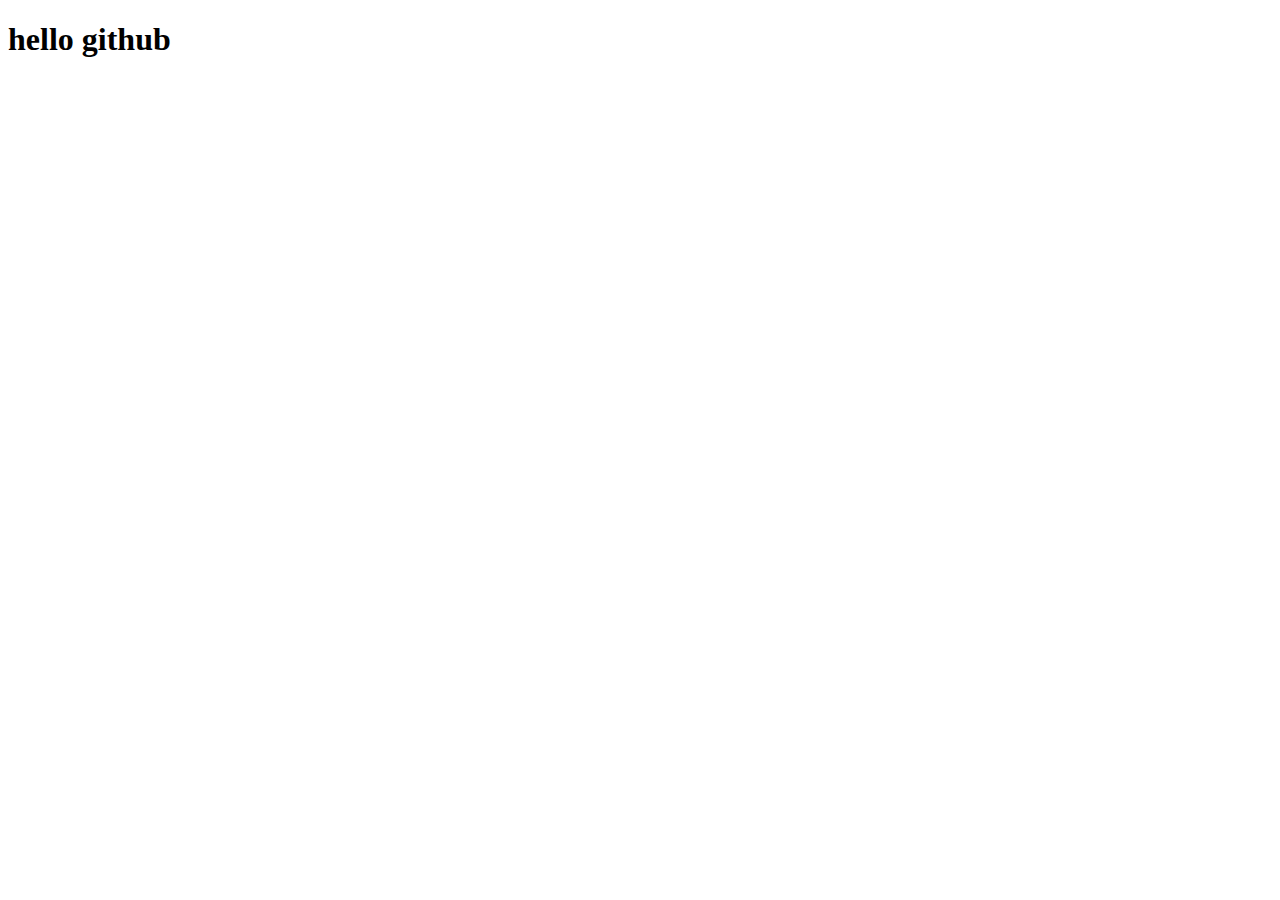
==== index.html @ a25b46a8 "add" ====
<!DOCTYPE html>
<html>
<head>
    <meta charset="utf-8">
    <meta http-equiv="X-UA-Compatible" content="IE=edge">
    <title></title>
    <link rel="stylesheet" href="">
</head>
<body>
    <h1>hello github</h1>
</body>
</html>
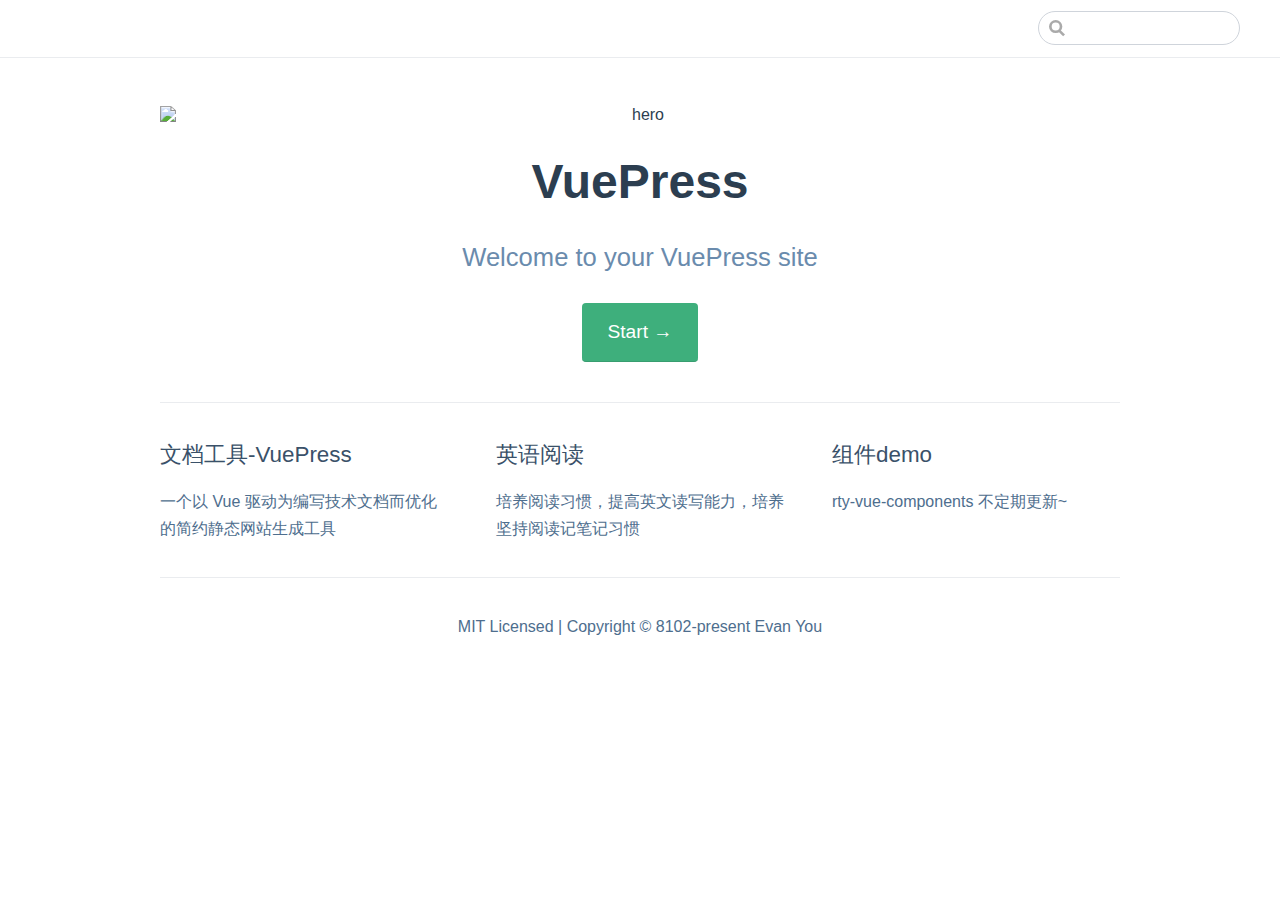
==== commit 9a7bcef8: "add" ====
--- a/index.html
+++ b/index.html
@@ -1,12 +1,21 @@
 <!DOCTYPE html>
-<html>
-<head>
+<html lang="en-US">
+  <head>
     <meta charset="utf-8">
-    <meta http-equiv="X-UA-Compatible" content="IE=edge">
-    <title></title>
-    <link rel="stylesheet" href="">
-</head>
-<body>
-    <h1>hello github</h1>
-</body>
-</html>+    <meta name="viewport" content="width=device-width,initial-scale=1">
+    <title>VuePress</title>
+    <meta name="description" content="">
+    
+    
+    <link rel="preload" href="/assets/css/0.styles.702d9dbf.css" as="style"><link rel="preload" href="/assets/js/app.c58d326b.js" as="script"><link rel="preload" href="/assets/js/3.c2a5ba93.js" as="script"><link rel="prefetch" href="/assets/js/2.a9dd0155.js"><link rel="prefetch" href="/assets/js/4.e3d4f6bf.js">
+    <link rel="stylesheet" href="/assets/css/0.styles.702d9dbf.css">
+  </head>
+  <body>
+    <div id="app" data-server-rendered="true"><div class="theme-container no-sidebar"><header class="navbar"><div class="sidebar-button"><svg xmlns="http://www.w3.org/2000/svg" aria-hidden="true" role="img" viewBox="0 0 448 512" class="icon"><path fill="currentColor" d="M436 124H12c-6.627 0-12-5.373-12-12V80c0-6.627 5.373-12 12-12h424c6.627 0 12 5.373 12 12v32c0 6.627-5.373 12-12 12zm0 160H12c-6.627 0-12-5.373-12-12v-32c0-6.627 5.373-12 12-12h424c6.627 0 12 5.373 12 12v32c0 6.627-5.373 12-12 12zm0 160H12c-6.627 0-12-5.373-12-12v-32c0-6.627 5.373-12 12-12h424c6.627 0 12 5.373 12 12v32c0 6.627-5.373 12-12 12z"></path></svg></div> <a href="/" class="home-link router-link-exact-active router-link-active"></a> <div class="links" style="max-width:nullpx;"><div class="search-box"><input aria-label="Search" autocomplete="off" spellcheck="false" value=""> <!----></div> <!----></div></header> <div class="sidebar-mask"></div> <div class="sidebar"><!---->  <!----> </div> <div class="home"><div class="hero"><img src="./img/lion.png" alt="hero"> <h1>VuePress</h1> <p class="description">
+      Welcome to your VuePress site
+    </p> <p class="action"><a href="/english/introduction.html" class="nav-link action-button">Start →</a></p></div> <div class="features"><div class="feature"><h2>文档工具-VuePress</h2> <p>一个以 Vue 驱动为编写技术文档而优化的简约静态网站生成工具</p></div><div class="feature"><h2>英语阅读</h2> <p>培养阅读习惯，提高英文读写能力，培养坚持阅读记笔记习惯</p></div><div class="feature"><h2>组件demo</h2> <p>rty-vue-components 不定期更新~</p></div></div> <div class="content custom"></div> <div class="footer">
+    MIT Licensed | Copyright © 8102-present Evan You
+  </div></div> <!----></div></div>
+    <script src="/assets/js/app.c58d326b.js" defer></script><script src="/assets/js/3.c2a5ba93.js" defer></script>
+  </body>
+</html>
--- a/assets/css/0.styles.702d9dbf.css
+++ b/assets/css/0.styles.702d9dbf.css
@@ -0,0 +1 @@
+.home{padding:3.6rem 2rem 0;max-width:960px;margin:0 auto}.home .hero{text-align:center}.home .hero img{max-width:100%;max-height:280px;display:block;margin:3rem auto 1.5rem}.home .hero h1{font-size:3rem}.home .hero .action,.home .hero .description,.home .hero h1{margin:1.8rem auto}.home .hero .description{max-width:35rem;font-size:1.6rem;line-height:1.3;color:#6a8bad}.home .hero .action-button{display:inline-block;font-size:1.2rem;color:#fff;background-color:#3eaf7c;padding:.8rem 1.6rem;border-radius:4px;transition:background-color .1s ease;box-sizing:border-box;border-bottom:1px solid #389d70}.home .hero .action-button:hover{background-color:#4abf8a}.home .features{border-top:1px solid #eaecef;padding:1.2rem 0;margin-top:2.5rem;display:flex;flex-wrap:wrap;align-items:flex-start;align-content:stretch;justify-content:space-between}.home .feature{flex-grow:1;flex-basis:30%;max-width:30%}.home .feature h2{font-size:1.4rem;font-weight:500;border-bottom:none;padding-bottom:0;color:#3a5169}.home .feature p{color:#4e6e8e}.home .footer{padding:2.5rem;border-top:1px solid #eaecef;text-align:center;color:#4e6e8e}@media (max-width:719px){.home .features{flex-direction:column}.home .feature{max-width:100%;padding:0 2.5rem}}@media (max-width:419px){.home{padding-left:1.5rem;padding-right:1.5rem}.home .hero img{max-height:210px;margin:2rem auto 1.2rem}.home .hero h1{font-size:2rem}.home .hero .action,.home .hero .description,.home .hero h1{margin:1.2rem auto}.home .hero .description{font-size:1.2rem}.home .hero .action-button{font-size:1rem;padding:.6rem 1.2rem}.home .feature h2{font-size:1.25rem}}.badge[data-v-d670f694]{display:inline-block;font-size:14px;height:18px;line-height:18px;border-radius:3px;padding:0 6px;color:#fff;margin-right:5px;background-color:#42b983}.badge.middle[data-v-d670f694]{vertical-align:middle}.badge.top[data-v-d670f694]{vertical-align:top}.badge.green[data-v-d670f694],.badge.tip[data-v-d670f694]{background-color:#42b983}.badge.error[data-v-d670f694]{background-color:#da5961}.badge.warn[data-v-d670f694],.badge.warning[data-v-d670f694],.badge.yellow[data-v-d670f694]{background-color:#e7c000}.search-box{display:inline-block;position:relative;margin-right:1rem}.search-box input{cursor:text;width:10rem;color:#4e6e8e;display:inline-block;border:1px solid #cfd4db;border-radius:2rem;font-size:.9rem;line-height:2rem;padding:0 .5rem 0 2rem;outline:none;transition:all .2s ease;background:#fff url(/assets/img/search.83621669.svg) .6rem .5rem no-repeat;background-size:1rem}.search-box input:focus{cursor:auto;border-color:#3eaf7c}.search-box .suggestions{background:#fff;width:20rem;position:absolute;top:1.5rem;border:1px solid #cfd4db;border-radius:6px;padding:.4rem;list-style-type:none}.search-box .suggestions.align-right{right:0}.search-box .suggestion{line-height:1.4;padding:.4rem .6rem;border-radius:4px;cursor:pointer}.search-box .suggestion a{white-space:normal;color:#5d82a6}.search-box .suggestion a .page-title{font-weight:600}.search-box .suggestion a .header{font-size:.9em;margin-left:.25em}.search-box .suggestion.focused{background-color:#f3f4f5}.search-box .suggestion.focused a{color:#3eaf7c}@media (max-width:959px){.search-box input{cursor:pointer;width:0;border-color:transparent;position:relative}.search-box input:focus{cursor:text;left:0;width:10rem}}@media (max-width:959px) and (min-width:719px){.search-box .suggestions{left:0}}@media (max-width:719px){.search-box{margin-right:0}.search-box input{left:1rem}.search-box .suggestions{right:0}}@media (max-width:419px){.search-box .suggestions{width:calc(100vw - 4rem)}.search-box input:focus{width:8rem}}.dropdown-enter,.dropdown-leave-to{height:0!important}.dropdown-wrapper{cursor:pointer}.dropdown-wrapper .dropdown-title{display:block}.dropdown-wrapper .dropdown-title:hover{border-color:transparent}.dropdown-wrapper .dropdown-title .arrow{vertical-align:middle;margin-top:-1px;margin-left:.4rem}.dropdown-wrapper .nav-dropdown .dropdown-item{color:inherit;line-height:1.7rem}.dropdown-wrapper .nav-dropdown .dropdown-item h4{margin:.45rem 0 0;border-top:1px solid #eee;padding:.45rem 1.5rem 0 1.25rem}.dropdown-wrapper .nav-dropdown .dropdown-item .dropdown-subitem-wrapper{padding:0;list-style:none}.dropdown-wrapper .nav-dropdown .dropdown-item .dropdown-subitem-wrapper .dropdown-subitem{font-size:.9em}.dropdown-wrapper .nav-dropdown .dropdown-item a{display:block;line-height:1.7rem;position:relative;border-bottom:none;font-weight:400;margin-bottom:0;padding:0 1.5rem 0 1.25rem}.dropdown-wrapper .nav-dropdown .dropdown-item a.router-link-active,.dropdown-wrapper .nav-dropdown .dropdown-item a:hover{color:#3eaf7c}.dropdown-wrapper .nav-dropdown .dropdown-item a.router-link-active:after{content:"";width:0;height:0;border-left:5px solid #3eaf7c;border-top:3px solid transparent;border-bottom:3px solid transparent;position:absolute;top:calc(50% - 2px);left:9px}.dropdown-wrapper .nav-dropdown .dropdown-item:first-child h4{margin-top:0;padding-top:0;border-top:0}@media (max-width:719px){.dropdown-wrapper.open .dropdown-title{margin-bottom:.5rem}.dropdown-wrapper .nav-dropdown{transition:height .1s ease-out;overflow:hidden}.dropdown-wrapper .nav-dropdown .dropdown-item h4{border-top:0;margin-top:0;padding-top:0}.dropdown-wrapper .nav-dropdown .dropdown-item>a,.dropdown-wrapper .nav-dropdown .dropdown-item h4{font-size:15px;line-height:2rem}.dropdown-wrapper .nav-dropdown .dropdown-item .dropdown-subitem{font-size:14px;padding-left:1rem}}@media (min-width:719px){.dropdown-wrapper{height:1.8rem}.dropdown-wrapper:hover .nav-dropdown{display:block!important}.dropdown-wrapper .dropdown-title .arrow{border-left:4px solid transparent;border-right:4px solid transparent;border-top:6px solid #ccc;border-bottom:0}.dropdown-wrapper .nav-dropdown{display:none;height:auto!important;box-sizing:border-box;max-height:calc(100vh - 2.7rem);overflow-y:auto;position:absolute;top:100%;right:0;background-color:#fff;padding:.6rem 0;border:1px solid #ddd;border-bottom-color:#ccc;text-align:left;border-radius:.25rem;white-space:nowrap;margin:0}}.nav-links{display:inline-block}.nav-links a{line-height:1.4rem;color:inherit}.nav-links a.router-link-active,.nav-links a:hover{color:#3eaf7c}.nav-links .nav-item{position:relative;display:inline-block;margin-left:1.5rem;line-height:2rem}.nav-links .nav-item:first-child{margin-left:0}.nav-links .repo-link{margin-left:1.5rem}@media (max-width:719px){.nav-links .nav-item,.nav-links .repo-link{margin-left:0}}@media (min-width:719px){.nav-links a.router-link-active,.nav-links a:hover{color:#2c3e50}.nav-item>a:not(.external).router-link-active,.nav-item>a:not(.external):hover{margin-bottom:-2px;border-bottom:2px solid #46bd87}}.navbar{padding:.7rem 1.5rem;line-height:2.2rem;position:relative}.navbar a,.navbar img,.navbar span{display:inline-block}.navbar .logo{height:2.2rem;min-width:2.2rem;margin-right:.8rem;vertical-align:top}.navbar .site-name{font-size:1.3rem;font-weight:600;color:#2c3e50;position:relative}.navbar .links{padding-left:1.5rem;box-sizing:border-box;background-color:#fff;white-space:nowrap;font-size:.9rem;position:absolute;right:1.5rem;top:.7rem;display:flex}.navbar .links .search-box{flex:0 0 auto;vertical-align:top}.navbar .links .nav-links{flex:1}@media (max-width:719px){.navbar{padding-left:4rem}.navbar .can-hide{display:none}.navbar .links{padding-left:1.5rem}}.page-edit,.page-nav{max-width:740px;margin:0 auto;padding:2rem 2.5rem}@media (max-width:959px){.page-edit,.page-nav{padding:2rem}}@media (max-width:419px){.page-edit,.page-nav{padding:1.5rem}}.page{padding-bottom:2rem}.page-edit{padding-top:1rem;padding-bottom:1rem;overflow:auto}.page-edit .edit-link{display:inline-block}.page-edit .edit-link a{color:#4e6e8e;margin-right:.25rem}.page-edit .last-updated{float:right;font-size:.9em}.page-edit .last-updated .prefix{font-weight:500;color:#4e6e8e}.page-edit .last-updated .time{font-weight:400;color:#aaa}.page-nav{padding-top:1rem;padding-bottom:0}.page-nav .inner{min-height:2rem;margin-top:0;border-top:1px solid #eaecef;padding-top:1rem;overflow:auto}.page-nav .next{float:right}@media (max-width:719px){.page-edit .edit-link{margin-bottom:.5rem}.page-edit .last-updated{font-size:.8em;float:none;text-align:left}}.sidebar-button{display:none;width:1.25rem;height:1.25rem;position:absolute;padding:.6rem;top:.6rem;left:1rem;cursor:pointer}.sidebar-button .icon{display:block;width:1.25rem;height:1.25rem}@media (max-width:719px){.sidebar-button{display:block}}.sidebar-group:not(.first){margin-top:1em}.sidebar-group .sidebar-group{padding-left:.5em}.sidebar-group:not(.collapsable) .sidebar-heading{cursor:auto;color:inherit}.sidebar-heading{color:#999;transition:color .15s ease;cursor:pointer;font-size:1.1em;font-weight:700;padding:0 1.5rem;margin-top:0;margin-bottom:.5rem}.sidebar-heading.open,.sidebar-heading:hover{color:inherit}.sidebar-heading .arrow{position:relative;top:-.12em;left:.5em}.sidebar-heading:.open .arrow{top:-.18em}.sidebar-group-items{transition:height .1s ease-out;overflow:hidden}.sidebar ul{padding:0;margin:0;list-style-type:none}.sidebar a{display:inline-block}.sidebar .nav-links{display:none;border-bottom:1px solid #eaecef;padding:.5rem 0 .75rem 0}.sidebar .nav-links a{font-weight:600}.sidebar .nav-links .nav-item,.sidebar .nav-links .repo-link{display:block;line-height:1.25rem;font-size:1.1em;padding:.5rem 0 .5rem 1.5rem}.sidebar .sidebar-links{padding:1.5rem 0}@media (max-width:719px){.sidebar .nav-links{display:block}.sidebar .nav-links .dropdown-wrapper .nav-dropdown .dropdown-item a.router-link-active:after{top:calc(1rem - 2px)}.sidebar .sidebar-links{padding:1rem 0}}.sw-update-popup{position:fixed;right:1em;bottom:1em;padding:1em;border:1px solid #3eaf7c;border-radius:3px;background:#fff;box-shadow:0 4px 16px rgba(0,0,0,.5);text-align:center}.sw-update-popup button{margin-top:.5em;padding:.25em 2em}.sw-update-popup-enter-active,.sw-update-popup-leave-active{transition:opacity .3s,transform .3s}.sw-update-popup-enter,.sw-update-popup-leave-to{opacity:0;transform:translateY(50%) scale(.5)}code[class*=language-],pre[class*=language-]{color:#ccc;background:none;font-family:Consolas,Monaco,Andale Mono,Ubuntu Mono,monospace;font-size:1em;text-align:left;white-space:pre;word-spacing:normal;word-break:normal;word-wrap:normal;line-height:1.5;-moz-tab-size:4;-o-tab-size:4;tab-size:4;-webkit-hyphens:none;-ms-hyphens:none;hyphens:none}pre[class*=language-]{padding:1em;margin:.5em 0;overflow:auto}:not(pre)>code[class*=language-],pre[class*=language-]{background:#2d2d2d}:not(pre)>code[class*=language-]{padding:.1em;border-radius:.3em;white-space:normal}.token.block-comment,.token.cdata,.token.comment,.token.doctype,.token.prolog{color:#999}.token.punctuation{color:#ccc}.token.attr-name,.token.deleted,.token.namespace,.token.tag{color:#e2777a}.token.function-name{color:#6196cc}.token.boolean,.token.function,.token.number{color:#f08d49}.token.class-name,.token.constant,.token.property,.token.symbol{color:#f8c555}.token.atrule,.token.builtin,.token.important,.token.keyword,.token.selector{color:#cc99cd}.token.attr-value,.token.char,.token.regex,.token.string,.token.variable{color:#7ec699}.token.entity,.token.operator,.token.url{color:#67cdcc}.token.bold,.token.important{font-weight:700}.token.italic{font-style:italic}.token.entity{cursor:help}.token.inserted{color:green}#nprogress{pointer-events:none}#nprogress .bar{background:#3eaf7c;position:fixed;z-index:1031;top:0;left:0;width:100%;height:2px}#nprogress .peg{display:block;position:absolute;right:0;width:100px;height:100%;box-shadow:0 0 10px #3eaf7c,0 0 5px #3eaf7c;opacity:1;transform:rotate(3deg) translateY(-4px)}#nprogress .spinner{display:block;position:fixed;z-index:1031;top:15px;right:15px}#nprogress .spinner-icon{width:18px;height:18px;box-sizing:border-box;border:2px solid transparent;border-top-color:#3eaf7c;border-left-color:#3eaf7c;border-radius:50%;animation:nprogress-spinner .4s linear infinite}.nprogress-custom-parent{overflow:hidden;position:relative}.nprogress-custom-parent #nprogress .bar,.nprogress-custom-parent #nprogress .spinner{position:absolute}@keyframes nprogress-spinner{0%{transform:rotate(0deg)}to{transform:rotate(1turn)}}.content code{color:#476582;padding:.25rem .5rem;margin:0;font-size:.85em;background-color:rgba(27,31,35,.05);border-radius:3px}.content pre,.content pre[class*=language-]{line-height:1.4;padding:1.25rem 1.5rem;margin:.85rem 0;background-color:#282c34;border-radius:6px;overflow:auto}.content pre[class*=language-] code,.content pre code{color:#fff;padding:0;background-color:transparent;border-radius:0}div[class*=language-]{position:relative;background-color:#282c34;border-radius:6px}div[class*=language-] .highlight-lines{-webkit-user-select:none;-moz-user-select:none;-ms-user-select:none;user-select:none;padding-top:1.3rem;position:absolute;top:0;left:0;width:100%;line-height:1.4}div[class*=language-] .highlight-lines .highlighted{background-color:rgba(0,0,0,.66)}div[class*=language-] pre,div[class*=language-] pre[class*=language-]{background:transparent;position:relative;z-index:1}div[class*=language-]:before{position:absolute;z-index:3;top:.8em;right:1em;font-size:.75rem;color:hsla(0,0%,100%,.4)}div[class*=language-]:not(.line-numbers-mode) .line-numbers-wrapper{display:none}div[class*=language-].line-numbers-mode .highlight-lines .highlighted{position:relative}div[class*=language-].line-numbers-mode .highlight-lines .highlighted:before{content:" ";position:absolute;z-index:3;left:0;top:0;display:block;width:3.5rem;height:100%;background-color:rgba(0,0,0,.66)}div[class*=language-].line-numbers-mode pre{padding-left:4.5rem;vertical-align:middle}div[class*=language-].line-numbers-mode .line-numbers-wrapper{position:absolute;top:0;width:3.5rem;text-align:center;color:hsla(0,0%,100%,.3);padding:1.25rem 0;line-height:1.4}div[class*=language-].line-numbers-mode .line-numbers-wrapper .line-number,div[class*=language-].line-numbers-mode .line-numbers-wrapper br{-webkit-user-select:none;-moz-user-select:none;-ms-user-select:none;user-select:none}div[class*=language-].line-numbers-mode .line-numbers-wrapper .line-number{position:relative;z-index:4;font-size:.85em}div[class*=language-].line-numbers-mode:after{content:"";position:absolute;z-index:2;top:0;left:0;width:3.5rem;height:100%;border-radius:6px 0 0 6px;border-right:1px solid rgba(0,0,0,.66);background-color:#282c34}div[class~=language-js]:before{content:"js"}div[class~=language-ts]:before{content:"ts"}div[class~=language-html]:before{content:"html"}div[class~=language-md]:before{content:"md"}div[class~=language-vue]:before{content:"vue"}div[class~=language-css]:before{content:"css"}div[class~=language-sass]:before{content:"sass"}div[class~=language-scss]:before{content:"scss"}div[class~=language-less]:before{content:"less"}div[class~=language-stylus]:before{content:"stylus"}div[class~=language-go]:before{content:"go"}div[class~=language-java]:before{content:"java"}div[class~=language-c]:before{content:"c"}div[class~=language-sh]:before{content:"sh"}div[class~=language-yaml]:before{content:"yaml"}div[class~=language-py]:before{content:"py"}div[class~=language-javascript]:before{content:"js"}div[class~=language-typescript]:before{content:"ts"}div[class~=language-markup]:before{content:"html"}div[class~=language-markdown]:before{content:"md"}div[class~=language-json]:before{content:"json"}div[class~=language-ruby]:before{content:"rb"}div[class~=language-python]:before{content:"py"}div[class~=language-bash]:before{content:"sh"}.custom-block .custom-block-title{font-weight:600;margin-bottom:-.4rem}.custom-block.danger,.custom-block.tip,.custom-block.warning{padding:.1rem 1.5rem;border-left-width:.5rem;border-left-style:solid;margin:1rem 0}.custom-block.tip{background-color:#f3f5f7;border-color:#42b983}.custom-block.warning{background-color:rgba(255,229,100,.3);border-color:#e7c000;color:#6b5900}.custom-block.warning .custom-block-title{color:#b29400}.custom-block.warning a{color:#2c3e50}.custom-block.danger{background-color:#ffe6e6;border-color:#c00;color:#4d0000}.custom-block.danger .custom-block-title{color:#900}.custom-block.danger a{color:#2c3e50}.arrow{display:inline-block;width:0;height:0}.arrow.up{border-bottom:6px solid #ccc}.arrow.down,.arrow.up{border-left:4px solid transparent;border-right:4px solid transparent}.arrow.down{border-top:6px solid #ccc}.arrow.right{border-left:6px solid #ccc}.arrow.left,.arrow.right{border-top:4px solid transparent;border-bottom:4px solid transparent}.arrow.left{border-right:6px solid #ccc}.content:not(.custom){max-width:740px;margin:0 auto;padding:2rem 2.5rem}@media (max-width:959px){.content:not(.custom){padding:2rem}}@media (max-width:419px){.content:not(.custom){padding:1.5rem}}.table-of-contents .badge{vertical-align:middle}body,html{padding:0;margin:0}body{font-family:-apple-system,BlinkMacSystemFont,Segoe UI,Roboto,Oxygen,Ubuntu,Cantarell,Fira Sans,Droid Sans,Helvetica Neue,sans-serif;-webkit-font-smoothing:antialiased;-moz-osx-font-smoothing:grayscale;font-size:16px;color:#2c3e50}.page{padding-left:20rem}.navbar{z-index:20;right:0;height:3.6rem;background-color:#fff;box-sizing:border-box;border-bottom:1px solid #eaecef}.navbar,.sidebar-mask{position:fixed;top:0;left:0}.sidebar-mask{z-index:9;width:100vw;height:100vh;display:none}.sidebar{font-size:15px;background-color:#fff;width:20rem;position:fixed;z-index:10;margin:0;top:3.6rem;left:0;bottom:0;box-sizing:border-box;border-right:1px solid #eaecef;overflow-y:auto}.content:not(.custom)>:first-child{margin-top:3.6rem}.content:not(.custom) a:hover{text-decoration:underline}.content:not(.custom) p.demo{padding:1rem 1.5rem;border:1px solid #ddd;border-radius:4px}.content:not(.custom) img{max-width:100%}.content.custom{padding:0;margin:0}.content.custom img{max-width:100%}a{font-weight:500;text-decoration:none}a,p a code{color:#3eaf7c}p a code{font-weight:400}kbd{background:#eee;border:.15rem solid #ddd;border-bottom:.25rem solid #ddd;border-radius:.15rem;padding:0 .15em}blockquote{font-size:1.2rem;color:#999;border-left:.25rem solid #dfe2e5;margin-left:0;padding-left:1rem}ol,ul{padding-left:1.2em}strong{font-weight:600}h1,h2,h3,h4,h5,h6{font-weight:600;line-height:1.25}.content:not(.custom)>h1,.content:not(.custom)>h2,.content:not(.custom)>h3,.content:not(.custom)>h4,.content:not(.custom)>h5,.content:not(.custom)>h6{margin-top:-3.1rem;padding-top:4.6rem;margin-bottom:0}.content:not(.custom)>h1:first-child,.content:not(.custom)>h2:first-child,.content:not(.custom)>h3:first-child,.content:not(.custom)>h4:first-child,.content:not(.custom)>h5:first-child,.content:not(.custom)>h6:first-child{margin-top:-1.5rem;margin-bottom:1rem}.content:not(.custom)>h1:first-child+.custom-block,.content:not(.custom)>h1:first-child+p,.content:not(.custom)>h1:first-child+pre,.content:not(.custom)>h2:first-child+.custom-block,.content:not(.custom)>h2:first-child+p,.content:not(.custom)>h2:first-child+pre,.content:not(.custom)>h3:first-child+.custom-block,.content:not(.custom)>h3:first-child+p,.content:not(.custom)>h3:first-child+pre,.content:not(.custom)>h4:first-child+.custom-block,.content:not(.custom)>h4:first-child+p,.content:not(.custom)>h4:first-child+pre,.content:not(.custom)>h5:first-child+.custom-block,.content:not(.custom)>h5:first-child+p,.content:not(.custom)>h5:first-child+pre,.content:not(.custom)>h6:first-child+.custom-block,.content:not(.custom)>h6:first-child+p,.content:not(.custom)>h6:first-child+pre{margin-top:2rem}h1:hover .header-anchor,h2:hover .header-anchor,h3:hover .header-anchor,h4:hover .header-anchor,h5:hover .header-anchor,h6:hover .header-anchor{opacity:1}h1{font-size:2.2rem}h2{font-size:1.65rem;padding-bottom:.3rem;border-bottom:1px solid #eaecef}h3{font-size:1.35rem}a.header-anchor{font-size:.85em;float:left;margin-left:-.87em;padding-right:.23em;margin-top:.125em;opacity:0}a.header-anchor:hover{text-decoration:none}.line-number,code,kbd{font-family:source-code-pro,Menlo,Monaco,Consolas,Courier New,monospace}ol,p,ul{line-height:1.7}hr{border:0;border-top:1px solid #eaecef}table{border-collapse:collapse;margin:1rem 0;display:block;overflow-x:auto}tr{border-top:1px solid #dfe2e5}tr:nth-child(2n){background-color:#f6f8fa}td,th{border:1px solid #dfe2e5;padding:.6em 1em}.custom-layout{padding-top:3.6rem}.theme-container.sidebar-open .sidebar-mask{display:block}.theme-container.no-navbar .content:not(.custom)>h1,.theme-container.no-navbar h2,.theme-container.no-navbar h3,.theme-container.no-navbar h4,.theme-container.no-navbar h5,.theme-container.no-navbar h6{margin-top:1.5rem;padding-top:0}.theme-container.no-navbar .sidebar{top:0}.theme-container.no-navbar .custom-layout{padding-top:0}@media (min-width:720px){.theme-container.no-sidebar .sidebar{display:none}.theme-container.no-sidebar .page{padding-left:0}}@media (max-width:959px){.sidebar{font-size:15px;width:16.4rem}.page{padding-left:16.4rem}}@media (max-width:719px){.sidebar{top:0;padding-top:3.6rem;transform:translateX(-100%);transition:transform .2s ease}.page{padding-left:0}.theme-container.sidebar-open .sidebar{transform:translateX(0)}.theme-container.no-navbar .sidebar{padding-top:0}}@media (max-width:419px){h1{font-size:1.9rem}.content div[class*=language-]{margin:.85rem -1.5rem;border-radius:0}}.icon.outbound{color:#aaa;display:inline-block}.sidebar .sidebar-sub-headers{padding-left:1rem;font-size:.95em}a.sidebar-link{font-weight:400;display:inline-block;color:#2c3e50;border-left:.25rem solid transparent;padding:.35rem 1rem .35rem 1.25rem;line-height:1.4;width:100%;box-sizing:border-box}a.sidebar-link:hover{color:#3eaf7c}a.sidebar-link.active{font-weight:600;color:#3eaf7c;border-left-color:#3eaf7c}.sidebar-group a.sidebar-link{padding-left:2rem}.sidebar-sub-headers a.sidebar-link{padding-top:.25rem;padding-bottom:.25rem;border-left:none}.sidebar-sub-headers a.sidebar-link.active{font-weight:500}--- a/assets/css/0.styles.702d9dbf.css
+++ b/assets/css/0.styles.702d9dbf.css
@@ -0,0 +1 @@
+.home{padding:3.6rem 2rem 0;max-width:960px;margin:0 auto}.home .hero{text-align:center}.home .hero img{max-width:100%;max-height:280px;display:block;margin:3rem auto 1.5rem}.home .hero h1{font-size:3rem}.home .hero .action,.home .hero .description,.home .hero h1{margin:1.8rem auto}.home .hero .description{max-width:35rem;font-size:1.6rem;line-height:1.3;color:#6a8bad}.home .hero .action-button{display:inline-block;font-size:1.2rem;color:#fff;background-color:#3eaf7c;padding:.8rem 1.6rem;border-radius:4px;transition:background-color .1s ease;box-sizing:border-box;border-bottom:1px solid #389d70}.home .hero .action-button:hover{background-color:#4abf8a}.home .features{border-top:1px solid #eaecef;padding:1.2rem 0;margin-top:2.5rem;display:flex;flex-wrap:wrap;align-items:flex-start;align-content:stretch;justify-content:space-between}.home .feature{flex-grow:1;flex-basis:30%;max-width:30%}.home .feature h2{font-size:1.4rem;font-weight:500;border-bottom:none;padding-bottom:0;color:#3a5169}.home .feature p{color:#4e6e8e}.home .footer{padding:2.5rem;border-top:1px solid #eaecef;text-align:center;color:#4e6e8e}@media (max-width:719px){.home .features{flex-direction:column}.home .feature{max-width:100%;padding:0 2.5rem}}@media (max-width:419px){.home{padding-left:1.5rem;padding-right:1.5rem}.home .hero img{max-height:210px;margin:2rem auto 1.2rem}.home .hero h1{font-size:2rem}.home .hero .action,.home .hero .description,.home .hero h1{margin:1.2rem auto}.home .hero .description{font-size:1.2rem}.home .hero .action-button{font-size:1rem;padding:.6rem 1.2rem}.home .feature h2{font-size:1.25rem}}.badge[data-v-d670f694]{display:inline-block;font-size:14px;height:18px;line-height:18px;border-radius:3px;padding:0 6px;color:#fff;margin-right:5px;background-color:#42b983}.badge.middle[data-v-d670f694]{vertical-align:middle}.badge.top[data-v-d670f694]{vertical-align:top}.badge.green[data-v-d670f694],.badge.tip[data-v-d670f694]{background-color:#42b983}.badge.error[data-v-d670f694]{background-color:#da5961}.badge.warn[data-v-d670f694],.badge.warning[data-v-d670f694],.badge.yellow[data-v-d670f694]{background-color:#e7c000}.search-box{display:inline-block;position:relative;margin-right:1rem}.search-box input{cursor:text;width:10rem;color:#4e6e8e;display:inline-block;border:1px solid #cfd4db;border-radius:2rem;font-size:.9rem;line-height:2rem;padding:0 .5rem 0 2rem;outline:none;transition:all .2s ease;background:#fff url(/assets/img/search.83621669.svg) .6rem .5rem no-repeat;background-size:1rem}.search-box input:focus{cursor:auto;border-color:#3eaf7c}.search-box .suggestions{background:#fff;width:20rem;position:absolute;top:1.5rem;border:1px solid #cfd4db;border-radius:6px;padding:.4rem;list-style-type:none}.search-box .suggestions.align-right{right:0}.search-box .suggestion{line-height:1.4;padding:.4rem .6rem;border-radius:4px;cursor:pointer}.search-box .suggestion a{white-space:normal;color:#5d82a6}.search-box .suggestion a .page-title{font-weight:600}.search-box .suggestion a .header{font-size:.9em;margin-left:.25em}.search-box .suggestion.focused{background-color:#f3f4f5}.search-box .suggestion.focused a{color:#3eaf7c}@media (max-width:959px){.search-box input{cursor:pointer;width:0;border-color:transparent;position:relative}.search-box input:focus{cursor:text;left:0;width:10rem}}@media (max-width:959px) and (min-width:719px){.search-box .suggestions{left:0}}@media (max-width:719px){.search-box{margin-right:0}.search-box input{left:1rem}.search-box .suggestions{right:0}}@media (max-width:419px){.search-box .suggestions{width:calc(100vw - 4rem)}.search-box input:focus{width:8rem}}.dropdown-enter,.dropdown-leave-to{height:0!important}.dropdown-wrapper{cursor:pointer}.dropdown-wrapper .dropdown-title{display:block}.dropdown-wrapper .dropdown-title:hover{border-color:transparent}.dropdown-wrapper .dropdown-title .arrow{vertical-align:middle;margin-top:-1px;margin-left:.4rem}.dropdown-wrapper .nav-dropdown .dropdown-item{color:inherit;line-height:1.7rem}.dropdown-wrapper .nav-dropdown .dropdown-item h4{margin:.45rem 0 0;border-top:1px solid #eee;padding:.45rem 1.5rem 0 1.25rem}.dropdown-wrapper .nav-dropdown .dropdown-item .dropdown-subitem-wrapper{padding:0;list-style:none}.dropdown-wrapper .nav-dropdown .dropdown-item .dropdown-subitem-wrapper .dropdown-subitem{font-size:.9em}.dropdown-wrapper .nav-dropdown .dropdown-item a{display:block;line-height:1.7rem;position:relative;border-bottom:none;font-weight:400;margin-bottom:0;padding:0 1.5rem 0 1.25rem}.dropdown-wrapper .nav-dropdown .dropdown-item a.router-link-active,.dropdown-wrapper .nav-dropdown .dropdown-item a:hover{color:#3eaf7c}.dropdown-wrapper .nav-dropdown .dropdown-item a.router-link-active:after{content:"";width:0;height:0;border-left:5px solid #3eaf7c;border-top:3px solid transparent;border-bottom:3px solid transparent;position:absolute;top:calc(50% - 2px);left:9px}.dropdown-wrapper .nav-dropdown .dropdown-item:first-child h4{margin-top:0;padding-top:0;border-top:0}@media (max-width:719px){.dropdown-wrapper.open .dropdown-title{margin-bottom:.5rem}.dropdown-wrapper .nav-dropdown{transition:height .1s ease-out;overflow:hidden}.dropdown-wrapper .nav-dropdown .dropdown-item h4{border-top:0;margin-top:0;padding-top:0}.dropdown-wrapper .nav-dropdown .dropdown-item>a,.dropdown-wrapper .nav-dropdown .dropdown-item h4{font-size:15px;line-height:2rem}.dropdown-wrapper .nav-dropdown .dropdown-item .dropdown-subitem{font-size:14px;padding-left:1rem}}@media (min-width:719px){.dropdown-wrapper{height:1.8rem}.dropdown-wrapper:hover .nav-dropdown{display:block!important}.dropdown-wrapper .dropdown-title .arrow{border-left:4px solid transparent;border-right:4px solid transparent;border-top:6px solid #ccc;border-bottom:0}.dropdown-wrapper .nav-dropdown{display:none;height:auto!important;box-sizing:border-box;max-height:calc(100vh - 2.7rem);overflow-y:auto;position:absolute;top:100%;right:0;background-color:#fff;padding:.6rem 0;border:1px solid #ddd;border-bottom-color:#ccc;text-align:left;border-radius:.25rem;white-space:nowrap;margin:0}}.nav-links{display:inline-block}.nav-links a{line-height:1.4rem;color:inherit}.nav-links a.router-link-active,.nav-links a:hover{color:#3eaf7c}.nav-links .nav-item{position:relative;display:inline-block;margin-left:1.5rem;line-height:2rem}.nav-links .nav-item:first-child{margin-left:0}.nav-links .repo-link{margin-left:1.5rem}@media (max-width:719px){.nav-links .nav-item,.nav-links .repo-link{margin-left:0}}@media (min-width:719px){.nav-links a.router-link-active,.nav-links a:hover{color:#2c3e50}.nav-item>a:not(.external).router-link-active,.nav-item>a:not(.external):hover{margin-bottom:-2px;border-bottom:2px solid #46bd87}}.navbar{padding:.7rem 1.5rem;line-height:2.2rem;position:relative}.navbar a,.navbar img,.navbar span{display:inline-block}.navbar .logo{height:2.2rem;min-width:2.2rem;margin-right:.8rem;vertical-align:top}.navbar .site-name{font-size:1.3rem;font-weight:600;color:#2c3e50;position:relative}.navbar .links{padding-left:1.5rem;box-sizing:border-box;background-color:#fff;white-space:nowrap;font-size:.9rem;position:absolute;right:1.5rem;top:.7rem;display:flex}.navbar .links .search-box{flex:0 0 auto;vertical-align:top}.navbar .links .nav-links{flex:1}@media (max-width:719px){.navbar{padding-left:4rem}.navbar .can-hide{display:none}.navbar .links{padding-left:1.5rem}}.page-edit,.page-nav{max-width:740px;margin:0 auto;padding:2rem 2.5rem}@media (max-width:959px){.page-edit,.page-nav{padding:2rem}}@media (max-width:419px){.page-edit,.page-nav{padding:1.5rem}}.page{padding-bottom:2rem}.page-edit{padding-top:1rem;padding-bottom:1rem;overflow:auto}.page-edit .edit-link{display:inline-block}.page-edit .edit-link a{color:#4e6e8e;margin-right:.25rem}.page-edit .last-updated{float:right;font-size:.9em}.page-edit .last-updated .prefix{font-weight:500;color:#4e6e8e}.page-edit .last-updated .time{font-weight:400;color:#aaa}.page-nav{padding-top:1rem;padding-bottom:0}.page-nav .inner{min-height:2rem;margin-top:0;border-top:1px solid #eaecef;padding-top:1rem;overflow:auto}.page-nav .next{float:right}@media (max-width:719px){.page-edit .edit-link{margin-bottom:.5rem}.page-edit .last-updated{font-size:.8em;float:none;text-align:left}}.sidebar-button{display:none;width:1.25rem;height:1.25rem;position:absolute;padding:.6rem;top:.6rem;left:1rem;cursor:pointer}.sidebar-button .icon{display:block;width:1.25rem;height:1.25rem}@media (max-width:719px){.sidebar-button{display:block}}.sidebar-group:not(.first){margin-top:1em}.sidebar-group .sidebar-group{padding-left:.5em}.sidebar-group:not(.collapsable) .sidebar-heading{cursor:auto;color:inherit}.sidebar-heading{color:#999;transition:color .15s ease;cursor:pointer;font-size:1.1em;font-weight:700;padding:0 1.5rem;margin-top:0;margin-bottom:.5rem}.sidebar-heading.open,.sidebar-heading:hover{color:inherit}.sidebar-heading .arrow{position:relative;top:-.12em;left:.5em}.sidebar-heading:.open .arrow{top:-.18em}.sidebar-group-items{transition:height .1s ease-out;overflow:hidden}.sidebar ul{padding:0;margin:0;list-style-type:none}.sidebar a{display:inline-block}.sidebar .nav-links{display:none;border-bottom:1px solid #eaecef;padding:.5rem 0 .75rem 0}.sidebar .nav-links a{font-weight:600}.sidebar .nav-links .nav-item,.sidebar .nav-links .repo-link{display:block;line-height:1.25rem;font-size:1.1em;padding:.5rem 0 .5rem 1.5rem}.sidebar .sidebar-links{padding:1.5rem 0}@media (max-width:719px){.sidebar .nav-links{display:block}.sidebar .nav-links .dropdown-wrapper .nav-dropdown .dropdown-item a.router-link-active:after{top:calc(1rem - 2px)}.sidebar .sidebar-links{padding:1rem 0}}.sw-update-popup{position:fixed;right:1em;bottom:1em;padding:1em;border:1px solid #3eaf7c;border-radius:3px;background:#fff;box-shadow:0 4px 16px rgba(0,0,0,.5);text-align:center}.sw-update-popup button{margin-top:.5em;padding:.25em 2em}.sw-update-popup-enter-active,.sw-update-popup-leave-active{transition:opacity .3s,transform .3s}.sw-update-popup-enter,.sw-update-popup-leave-to{opacity:0;transform:translateY(50%) scale(.5)}code[class*=language-],pre[class*=language-]{color:#ccc;background:none;font-family:Consolas,Monaco,Andale Mono,Ubuntu Mono,monospace;font-size:1em;text-align:left;white-space:pre;word-spacing:normal;word-break:normal;word-wrap:normal;line-height:1.5;-moz-tab-size:4;-o-tab-size:4;tab-size:4;-webkit-hyphens:none;-ms-hyphens:none;hyphens:none}pre[class*=language-]{padding:1em;margin:.5em 0;overflow:auto}:not(pre)>code[class*=language-],pre[class*=language-]{background:#2d2d2d}:not(pre)>code[class*=language-]{padding:.1em;border-radius:.3em;white-space:normal}.token.block-comment,.token.cdata,.token.comment,.token.doctype,.token.prolog{color:#999}.token.punctuation{color:#ccc}.token.attr-name,.token.deleted,.token.namespace,.token.tag{color:#e2777a}.token.function-name{color:#6196cc}.token.boolean,.token.function,.token.number{color:#f08d49}.token.class-name,.token.constant,.token.property,.token.symbol{color:#f8c555}.token.atrule,.token.builtin,.token.important,.token.keyword,.token.selector{color:#cc99cd}.token.attr-value,.token.char,.token.regex,.token.string,.token.variable{color:#7ec699}.token.entity,.token.operator,.token.url{color:#67cdcc}.token.bold,.token.important{font-weight:700}.token.italic{font-style:italic}.token.entity{cursor:help}.token.inserted{color:green}#nprogress{pointer-events:none}#nprogress .bar{background:#3eaf7c;position:fixed;z-index:1031;top:0;left:0;width:100%;height:2px}#nprogress .peg{display:block;position:absolute;right:0;width:100px;height:100%;box-shadow:0 0 10px #3eaf7c,0 0 5px #3eaf7c;opacity:1;transform:rotate(3deg) translateY(-4px)}#nprogress .spinner{display:block;position:fixed;z-index:1031;top:15px;right:15px}#nprogress .spinner-icon{width:18px;height:18px;box-sizing:border-box;border:2px solid transparent;border-top-color:#3eaf7c;border-left-color:#3eaf7c;border-radius:50%;animation:nprogress-spinner .4s linear infinite}.nprogress-custom-parent{overflow:hidden;position:relative}.nprogress-custom-parent #nprogress .bar,.nprogress-custom-parent #nprogress .spinner{position:absolute}@keyframes nprogress-spinner{0%{transform:rotate(0deg)}to{transform:rotate(1turn)}}.content code{color:#476582;padding:.25rem .5rem;margin:0;font-size:.85em;background-color:rgba(27,31,35,.05);border-radius:3px}.content pre,.content pre[class*=language-]{line-height:1.4;padding:1.25rem 1.5rem;margin:.85rem 0;background-color:#282c34;border-radius:6px;overflow:auto}.content pre[class*=language-] code,.content pre code{color:#fff;padding:0;background-color:transparent;border-radius:0}div[class*=language-]{position:relative;background-color:#282c34;border-radius:6px}div[class*=language-] .highlight-lines{-webkit-user-select:none;-moz-user-select:none;-ms-user-select:none;user-select:none;padding-top:1.3rem;position:absolute;top:0;left:0;width:100%;line-height:1.4}div[class*=language-] .highlight-lines .highlighted{background-color:rgba(0,0,0,.66)}div[class*=language-] pre,div[class*=language-] pre[class*=language-]{background:transparent;position:relative;z-index:1}div[class*=language-]:before{position:absolute;z-index:3;top:.8em;right:1em;font-size:.75rem;color:hsla(0,0%,100%,.4)}div[class*=language-]:not(.line-numbers-mode) .line-numbers-wrapper{display:none}div[class*=language-].line-numbers-mode .highlight-lines .highlighted{position:relative}div[class*=language-].line-numbers-mode .highlight-lines .highlighted:before{content:" ";position:absolute;z-index:3;left:0;top:0;display:block;width:3.5rem;height:100%;background-color:rgba(0,0,0,.66)}div[class*=language-].line-numbers-mode pre{padding-left:4.5rem;vertical-align:middle}div[class*=language-].line-numbers-mode .line-numbers-wrapper{position:absolute;top:0;width:3.5rem;text-align:center;color:hsla(0,0%,100%,.3);padding:1.25rem 0;line-height:1.4}div[class*=language-].line-numbers-mode .line-numbers-wrapper .line-number,div[class*=language-].line-numbers-mode .line-numbers-wrapper br{-webkit-user-select:none;-moz-user-select:none;-ms-user-select:none;user-select:none}div[class*=language-].line-numbers-mode .line-numbers-wrapper .line-number{position:relative;z-index:4;font-size:.85em}div[class*=language-].line-numbers-mode:after{content:"";position:absolute;z-index:2;top:0;left:0;width:3.5rem;height:100%;border-radius:6px 0 0 6px;border-right:1px solid rgba(0,0,0,.66);background-color:#282c34}div[class~=language-js]:before{content:"js"}div[class~=language-ts]:before{content:"ts"}div[class~=language-html]:before{content:"html"}div[class~=language-md]:before{content:"md"}div[class~=language-vue]:before{content:"vue"}div[class~=language-css]:before{content:"css"}div[class~=language-sass]:before{content:"sass"}div[class~=language-scss]:before{content:"scss"}div[class~=language-less]:before{content:"less"}div[class~=language-stylus]:before{content:"stylus"}div[class~=language-go]:before{content:"go"}div[class~=language-java]:before{content:"java"}div[class~=language-c]:before{content:"c"}div[class~=language-sh]:before{content:"sh"}div[class~=language-yaml]:before{content:"yaml"}div[class~=language-py]:before{content:"py"}div[class~=language-javascript]:before{content:"js"}div[class~=language-typescript]:before{content:"ts"}div[class~=language-markup]:before{content:"html"}div[class~=language-markdown]:before{content:"md"}div[class~=language-json]:before{content:"json"}div[class~=language-ruby]:before{content:"rb"}div[class~=language-python]:before{content:"py"}div[class~=language-bash]:before{content:"sh"}.custom-block .custom-block-title{font-weight:600;margin-bottom:-.4rem}.custom-block.danger,.custom-block.tip,.custom-block.warning{padding:.1rem 1.5rem;border-left-width:.5rem;border-left-style:solid;margin:1rem 0}.custom-block.tip{background-color:#f3f5f7;border-color:#42b983}.custom-block.warning{background-color:rgba(255,229,100,.3);border-color:#e7c000;color:#6b5900}.custom-block.warning .custom-block-title{color:#b29400}.custom-block.warning a{color:#2c3e50}.custom-block.danger{background-color:#ffe6e6;border-color:#c00;color:#4d0000}.custom-block.danger .custom-block-title{color:#900}.custom-block.danger a{color:#2c3e50}.arrow{display:inline-block;width:0;height:0}.arrow.up{border-bottom:6px solid #ccc}.arrow.down,.arrow.up{border-left:4px solid transparent;border-right:4px solid transparent}.arrow.down{border-top:6px solid #ccc}.arrow.right{border-left:6px solid #ccc}.arrow.left,.arrow.right{border-top:4px solid transparent;border-bottom:4px solid transparent}.arrow.left{border-right:6px solid #ccc}.content:not(.custom){max-width:740px;margin:0 auto;padding:2rem 2.5rem}@media (max-width:959px){.content:not(.custom){padding:2rem}}@media (max-width:419px){.content:not(.custom){padding:1.5rem}}.table-of-contents .badge{vertical-align:middle}body,html{padding:0;margin:0}body{font-family:-apple-system,BlinkMacSystemFont,Segoe UI,Roboto,Oxygen,Ubuntu,Cantarell,Fira Sans,Droid Sans,Helvetica Neue,sans-serif;-webkit-font-smoothing:antialiased;-moz-osx-font-smoothing:grayscale;font-size:16px;color:#2c3e50}.page{padding-left:20rem}.navbar{z-index:20;right:0;height:3.6rem;background-color:#fff;box-sizing:border-box;border-bottom:1px solid #eaecef}.navbar,.sidebar-mask{position:fixed;top:0;left:0}.sidebar-mask{z-index:9;width:100vw;height:100vh;display:none}.sidebar{font-size:15px;background-color:#fff;width:20rem;position:fixed;z-index:10;margin:0;top:3.6rem;left:0;bottom:0;box-sizing:border-box;border-right:1px solid #eaecef;overflow-y:auto}.content:not(.custom)>:first-child{margin-top:3.6rem}.content:not(.custom) a:hover{text-decoration:underline}.content:not(.custom) p.demo{padding:1rem 1.5rem;border:1px solid #ddd;border-radius:4px}.content:not(.custom) img{max-width:100%}.content.custom{padding:0;margin:0}.content.custom img{max-width:100%}a{font-weight:500;text-decoration:none}a,p a code{color:#3eaf7c}p a code{font-weight:400}kbd{background:#eee;border:.15rem solid #ddd;border-bottom:.25rem solid #ddd;border-radius:.15rem;padding:0 .15em}blockquote{font-size:1.2rem;color:#999;border-left:.25rem solid #dfe2e5;margin-left:0;padding-left:1rem}ol,ul{padding-left:1.2em}strong{font-weight:600}h1,h2,h3,h4,h5,h6{font-weight:600;line-height:1.25}.content:not(.custom)>h1,.content:not(.custom)>h2,.content:not(.custom)>h3,.content:not(.custom)>h4,.content:not(.custom)>h5,.content:not(.custom)>h6{margin-top:-3.1rem;padding-top:4.6rem;margin-bottom:0}.content:not(.custom)>h1:first-child,.content:not(.custom)>h2:first-child,.content:not(.custom)>h3:first-child,.content:not(.custom)>h4:first-child,.content:not(.custom)>h5:first-child,.content:not(.custom)>h6:first-child{margin-top:-1.5rem;margin-bottom:1rem}.content:not(.custom)>h1:first-child+.custom-block,.content:not(.custom)>h1:first-child+p,.content:not(.custom)>h1:first-child+pre,.content:not(.custom)>h2:first-child+.custom-block,.content:not(.custom)>h2:first-child+p,.content:not(.custom)>h2:first-child+pre,.content:not(.custom)>h3:first-child+.custom-block,.content:not(.custom)>h3:first-child+p,.content:not(.custom)>h3:first-child+pre,.content:not(.custom)>h4:first-child+.custom-block,.content:not(.custom)>h4:first-child+p,.content:not(.custom)>h4:first-child+pre,.content:not(.custom)>h5:first-child+.custom-block,.content:not(.custom)>h5:first-child+p,.content:not(.custom)>h5:first-child+pre,.content:not(.custom)>h6:first-child+.custom-block,.content:not(.custom)>h6:first-child+p,.content:not(.custom)>h6:first-child+pre{margin-top:2rem}h1:hover .header-anchor,h2:hover .header-anchor,h3:hover .header-anchor,h4:hover .header-anchor,h5:hover .header-anchor,h6:hover .header-anchor{opacity:1}h1{font-size:2.2rem}h2{font-size:1.65rem;padding-bottom:.3rem;border-bottom:1px solid #eaecef}h3{font-size:1.35rem}a.header-anchor{font-size:.85em;float:left;margin-left:-.87em;padding-right:.23em;margin-top:.125em;opacity:0}a.header-anchor:hover{text-decoration:none}.line-number,code,kbd{font-family:source-code-pro,Menlo,Monaco,Consolas,Courier New,monospace}ol,p,ul{line-height:1.7}hr{border:0;border-top:1px solid #eaecef}table{border-collapse:collapse;margin:1rem 0;display:block;overflow-x:auto}tr{border-top:1px solid #dfe2e5}tr:nth-child(2n){background-color:#f6f8fa}td,th{border:1px solid #dfe2e5;padding:.6em 1em}.custom-layout{padding-top:3.6rem}.theme-container.sidebar-open .sidebar-mask{display:block}.theme-container.no-navbar .content:not(.custom)>h1,.theme-container.no-navbar h2,.theme-container.no-navbar h3,.theme-container.no-navbar h4,.theme-container.no-navbar h5,.theme-container.no-navbar h6{margin-top:1.5rem;padding-top:0}.theme-container.no-navbar .sidebar{top:0}.theme-container.no-navbar .custom-layout{padding-top:0}@media (min-width:720px){.theme-container.no-sidebar .sidebar{display:none}.theme-container.no-sidebar .page{padding-left:0}}@media (max-width:959px){.sidebar{font-size:15px;width:16.4rem}.page{padding-left:16.4rem}}@media (max-width:719px){.sidebar{top:0;padding-top:3.6rem;transform:translateX(-100%);transition:transform .2s ease}.page{padding-left:0}.theme-container.sidebar-open .sidebar{transform:translateX(0)}.theme-container.no-navbar .sidebar{padding-top:0}}@media (max-width:419px){h1{font-size:1.9rem}.content div[class*=language-]{margin:.85rem -1.5rem;border-radius:0}}.icon.outbound{color:#aaa;display:inline-block}.sidebar .sidebar-sub-headers{padding-left:1rem;font-size:.95em}a.sidebar-link{font-weight:400;display:inline-block;color:#2c3e50;border-left:.25rem solid transparent;padding:.35rem 1rem .35rem 1.25rem;line-height:1.4;width:100%;box-sizing:border-box}a.sidebar-link:hover{color:#3eaf7c}a.sidebar-link.active{font-weight:600;color:#3eaf7c;border-left-color:#3eaf7c}.sidebar-group a.sidebar-link{padding-left:2rem}.sidebar-sub-headers a.sidebar-link{padding-top:.25rem;padding-bottom:.25rem;border-left:none}.sidebar-sub-headers a.sidebar-link.active{font-weight:500}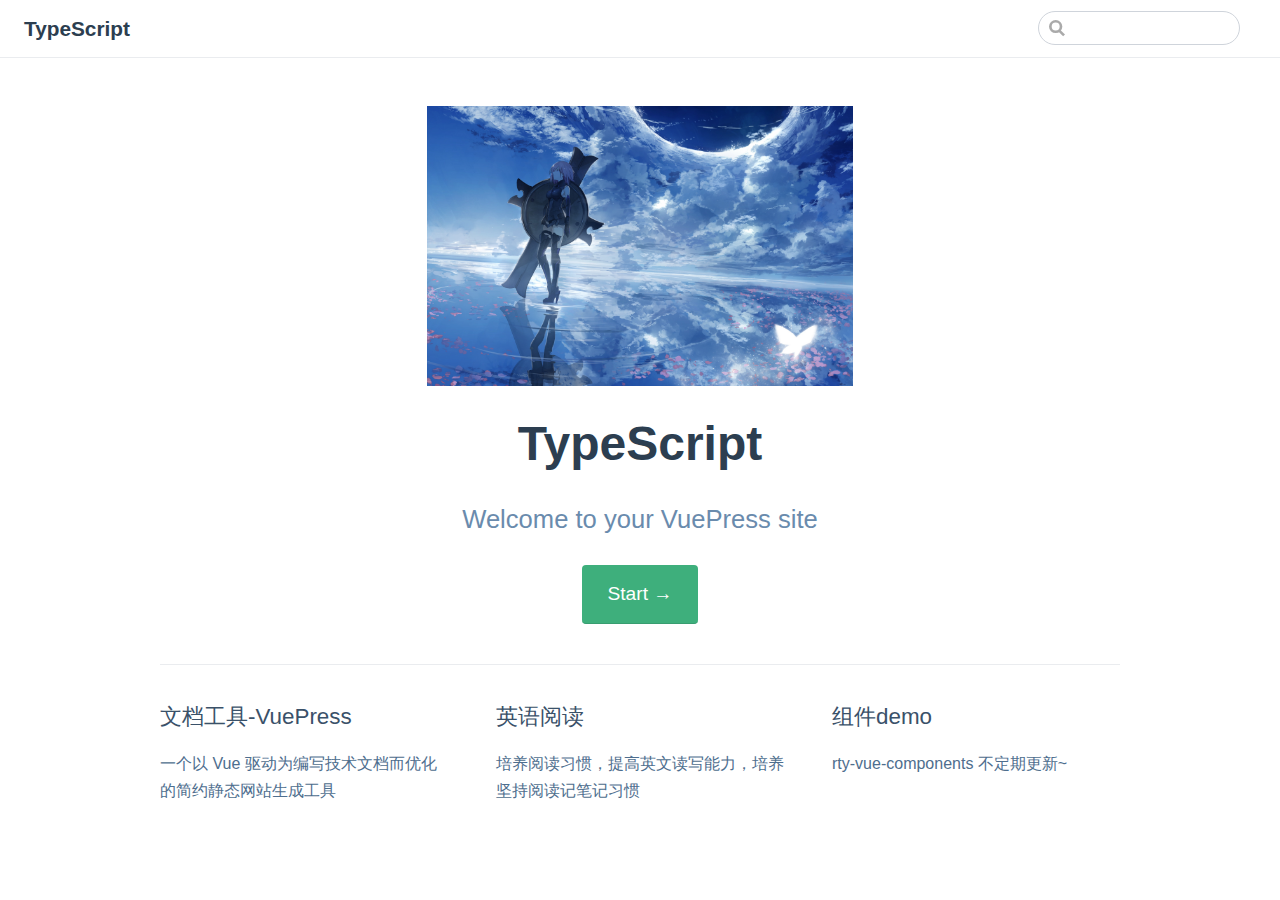
==== commit 962ac0e6: "add" ====
--- a/index.html
+++ b/index.html
@@ -3,19 +3,17 @@
   <head>
     <meta charset="utf-8">
     <meta name="viewport" content="width=device-width,initial-scale=1">
-    <title>VuePress</title>
+    <title>TypeScript</title>
     <meta name="description" content="">
     
     
-    <link rel="preload" href="/assets/css/0.styles.702d9dbf.css" as="style"><link rel="preload" href="/assets/js/app.c58d326b.js" as="script"><link rel="preload" href="/assets/js/3.c2a5ba93.js" as="script"><link rel="prefetch" href="/assets/js/2.a9dd0155.js"><link rel="prefetch" href="/assets/js/4.e3d4f6bf.js">
+    <link rel="preload" href="/assets/css/0.styles.702d9dbf.css" as="style"><link rel="preload" href="/assets/js/app.0940bcc0.js" as="script"><link rel="preload" href="/assets/js/3.0002e5c4.js" as="script"><link rel="prefetch" href="/assets/js/2.a9dd0155.js"><link rel="prefetch" href="/assets/js/4.15751e07.js"><link rel="prefetch" href="/assets/js/5.ad432973.js"><link rel="prefetch" href="/assets/js/6.abe1285c.js">
     <link rel="stylesheet" href="/assets/css/0.styles.702d9dbf.css">
   </head>
   <body>
-    <div id="app" data-server-rendered="true"><div class="theme-container no-sidebar"><header class="navbar"><div class="sidebar-button"><svg xmlns="http://www.w3.org/2000/svg" aria-hidden="true" role="img" viewBox="0 0 448 512" class="icon"><path fill="currentColor" d="M436 124H12c-6.627 0-12-5.373-12-12V80c0-6.627 5.373-12 12-12h424c6.627 0 12 5.373 12 12v32c0 6.627-5.373 12-12 12zm0 160H12c-6.627 0-12-5.373-12-12v-32c0-6.627 5.373-12 12-12h424c6.627 0 12 5.373 12 12v32c0 6.627-5.373 12-12 12zm0 160H12c-6.627 0-12-5.373-12-12v-32c0-6.627 5.373-12 12-12h424c6.627 0 12 5.373 12 12v32c0 6.627-5.373 12-12 12z"></path></svg></div> <a href="/" class="home-link router-link-exact-active router-link-active"></a> <div class="links" style="max-width:nullpx;"><div class="search-box"><input aria-label="Search" autocomplete="off" spellcheck="false" value=""> <!----></div> <!----></div></header> <div class="sidebar-mask"></div> <div class="sidebar"><!---->  <!----> </div> <div class="home"><div class="hero"><img src="./img/lion.png" alt="hero"> <h1>VuePress</h1> <p class="description">
+    <div id="app" data-server-rendered="true"><div class="theme-container no-sidebar"><header class="navbar"><div class="sidebar-button"><svg xmlns="http://www.w3.org/2000/svg" aria-hidden="true" role="img" viewBox="0 0 448 512" class="icon"><path fill="currentColor" d="M436 124H12c-6.627 0-12-5.373-12-12V80c0-6.627 5.373-12 12-12h424c6.627 0 12 5.373 12 12v32c0 6.627-5.373 12-12 12zm0 160H12c-6.627 0-12-5.373-12-12v-32c0-6.627 5.373-12 12-12h424c6.627 0 12 5.373 12 12v32c0 6.627-5.373 12-12 12zm0 160H12c-6.627 0-12-5.373-12-12v-32c0-6.627 5.373-12 12-12h424c6.627 0 12 5.373 12 12v32c0 6.627-5.373 12-12 12z"></path></svg></div> <a href="/" class="home-link router-link-exact-active router-link-active"><!----> <span class="site-name">TypeScript</span></a> <div class="links" style="max-width:nullpx;"><div class="search-box"><input aria-label="Search" autocomplete="off" spellcheck="false" value=""> <!----></div> <!----></div></header> <div class="sidebar-mask"></div> <div class="sidebar"><!---->  <ul class="sidebar-links"><li><div class="sidebar-group first"><p class="sidebar-heading open"><span>TypeScript 介绍</span> <!----></p> <ul class="sidebar-group-items"><li><a href="/start1.html" class="sidebar-link">TypeScript 安装</a></li><li><a href="/start2.html" class="sidebar-link">编写第一个 TypeScript 程序</a></li></ul></div></li></ul> </div> <div class="home"><div class="hero"><img src="./lion.png" alt="hero"> <h1>TypeScript</h1> <p class="description">
       Welcome to your VuePress site
-    </p> <p class="action"><a href="/english/introduction.html" class="nav-link action-button">Start →</a></p></div> <div class="features"><div class="feature"><h2>文档工具-VuePress</h2> <p>一个以 Vue 驱动为编写技术文档而优化的简约静态网站生成工具</p></div><div class="feature"><h2>英语阅读</h2> <p>培养阅读习惯，提高英文读写能力，培养坚持阅读记笔记习惯</p></div><div class="feature"><h2>组件demo</h2> <p>rty-vue-components 不定期更新~</p></div></div> <div class="content custom"></div> <div class="footer">
-    MIT Licensed | Copyright © 8102-present Evan You
-  </div></div> <!----></div></div>
-    <script src="/assets/js/app.c58d326b.js" defer></script><script src="/assets/js/3.c2a5ba93.js" defer></script>
+    </p> <p class="action"><a href="/start1.html" class="nav-link action-button">Start →</a></p></div> <div class="features"><div class="feature"><h2>文档工具-VuePress</h2> <p>一个以 Vue 驱动为编写技术文档而优化的简约静态网站生成工具</p></div><div class="feature"><h2>英语阅读</h2> <p>培养阅读习惯，提高英文读写能力，培养坚持阅读记笔记习惯</p></div><div class="feature"><h2>组件demo</h2> <p>rty-vue-components 不定期更新~</p></div></div> <div class="content custom"></div> <!----></div> <!----></div></div>
+    <script src="/assets/js/app.0940bcc0.js" defer></script><script src="/assets/js/3.0002e5c4.js" defer></script>
   </body>
 </html>
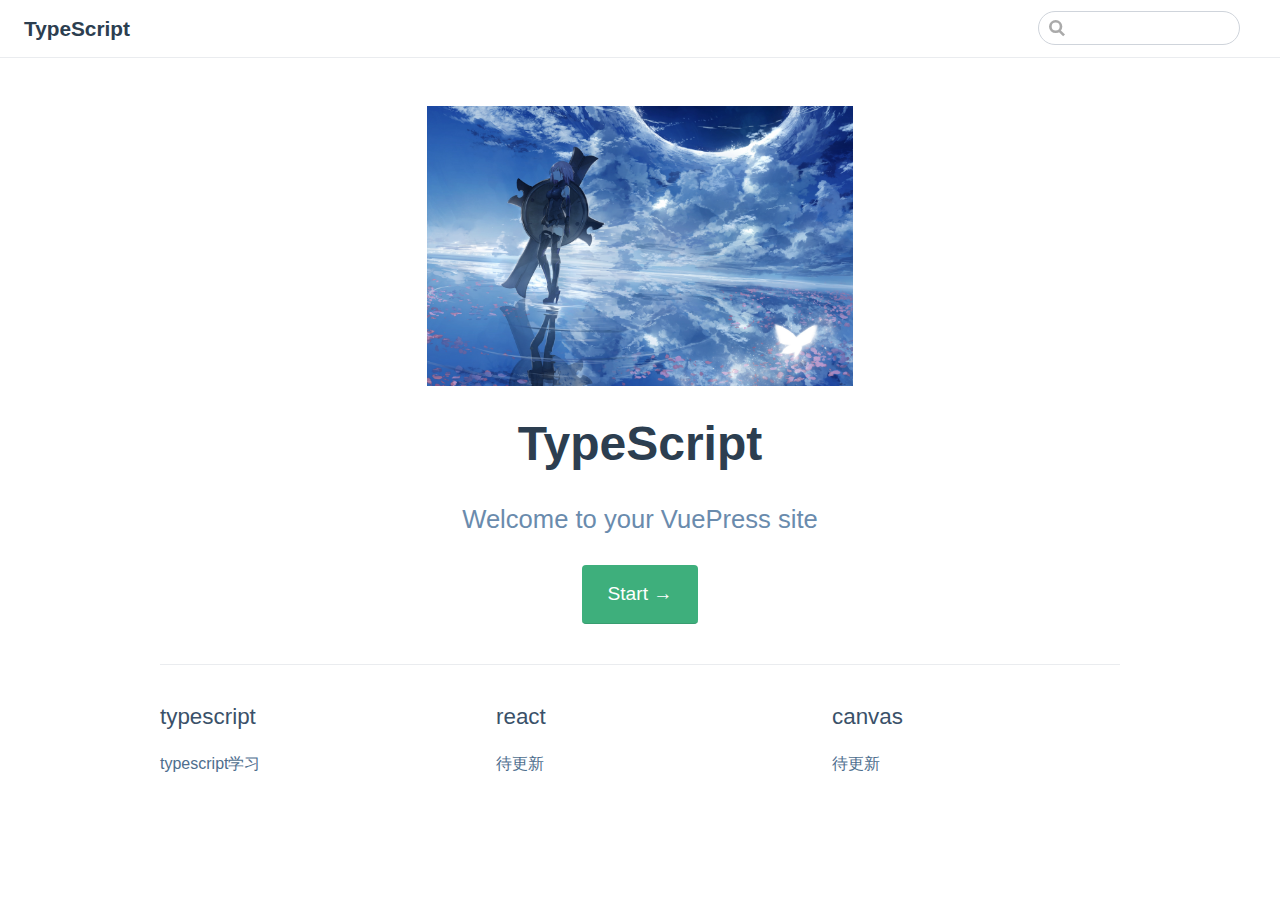
==== commit 82e4ac06: "add" ====
--- a/index.html
+++ b/index.html
@@ -7,13 +7,13 @@
     <meta name="description" content="">
     
     
-    <link rel="preload" href="/assets/css/0.styles.702d9dbf.css" as="style"><link rel="preload" href="/assets/js/app.0940bcc0.js" as="script"><link rel="preload" href="/assets/js/3.0002e5c4.js" as="script"><link rel="prefetch" href="/assets/js/2.a9dd0155.js"><link rel="prefetch" href="/assets/js/4.15751e07.js"><link rel="prefetch" href="/assets/js/5.ad432973.js"><link rel="prefetch" href="/assets/js/6.abe1285c.js">
+    <link rel="preload" href="/assets/css/0.styles.702d9dbf.css" as="style"><link rel="preload" href="/assets/js/app.7d06bf8c.js" as="script"><link rel="preload" href="/assets/js/3.0002e5c4.js" as="script"><link rel="prefetch" href="/assets/js/2.a9dd0155.js"><link rel="prefetch" href="/assets/js/4.15751e07.js"><link rel="prefetch" href="/assets/js/5.ad432973.js"><link rel="prefetch" href="/assets/js/6.abe1285c.js">
     <link rel="stylesheet" href="/assets/css/0.styles.702d9dbf.css">
   </head>
   <body>
     <div id="app" data-server-rendered="true"><div class="theme-container no-sidebar"><header class="navbar"><div class="sidebar-button"><svg xmlns="http://www.w3.org/2000/svg" aria-hidden="true" role="img" viewBox="0 0 448 512" class="icon"><path fill="currentColor" d="M436 124H12c-6.627 0-12-5.373-12-12V80c0-6.627 5.373-12 12-12h424c6.627 0 12 5.373 12 12v32c0 6.627-5.373 12-12 12zm0 160H12c-6.627 0-12-5.373-12-12v-32c0-6.627 5.373-12 12-12h424c6.627 0 12 5.373 12 12v32c0 6.627-5.373 12-12 12zm0 160H12c-6.627 0-12-5.373-12-12v-32c0-6.627 5.373-12 12-12h424c6.627 0 12 5.373 12 12v32c0 6.627-5.373 12-12 12z"></path></svg></div> <a href="/" class="home-link router-link-exact-active router-link-active"><!----> <span class="site-name">TypeScript</span></a> <div class="links" style="max-width:nullpx;"><div class="search-box"><input aria-label="Search" autocomplete="off" spellcheck="false" value=""> <!----></div> <!----></div></header> <div class="sidebar-mask"></div> <div class="sidebar"><!---->  <ul class="sidebar-links"><li><div class="sidebar-group first"><p class="sidebar-heading open"><span>TypeScript 介绍</span> <!----></p> <ul class="sidebar-group-items"><li><a href="/start1.html" class="sidebar-link">TypeScript 安装</a></li><li><a href="/start2.html" class="sidebar-link">编写第一个 TypeScript 程序</a></li></ul></div></li></ul> </div> <div class="home"><div class="hero"><img src="./lion.png" alt="hero"> <h1>TypeScript</h1> <p class="description">
       Welcome to your VuePress site
-    </p> <p class="action"><a href="/start1.html" class="nav-link action-button">Start →</a></p></div> <div class="features"><div class="feature"><h2>文档工具-VuePress</h2> <p>一个以 Vue 驱动为编写技术文档而优化的简约静态网站生成工具</p></div><div class="feature"><h2>英语阅读</h2> <p>培养阅读习惯，提高英文读写能力，培养坚持阅读记笔记习惯</p></div><div class="feature"><h2>组件demo</h2> <p>rty-vue-components 不定期更新~</p></div></div> <div class="content custom"></div> <!----></div> <!----></div></div>
-    <script src="/assets/js/app.0940bcc0.js" defer></script><script src="/assets/js/3.0002e5c4.js" defer></script>
+    </p> <p class="action"><a href="/start1.html" class="nav-link action-button">Start →</a></p></div> <div class="features"><div class="feature"><h2>typescript</h2> <p>typescript学习</p></div><div class="feature"><h2>react</h2> <p>待更新</p></div><div class="feature"><h2>canvas</h2> <p>待更新</p></div></div> <div class="content custom"></div> <!----></div> <!----></div></div>
+    <script src="/assets/js/app.7d06bf8c.js" defer></script><script src="/assets/js/3.0002e5c4.js" defer></script>
   </body>
 </html>
